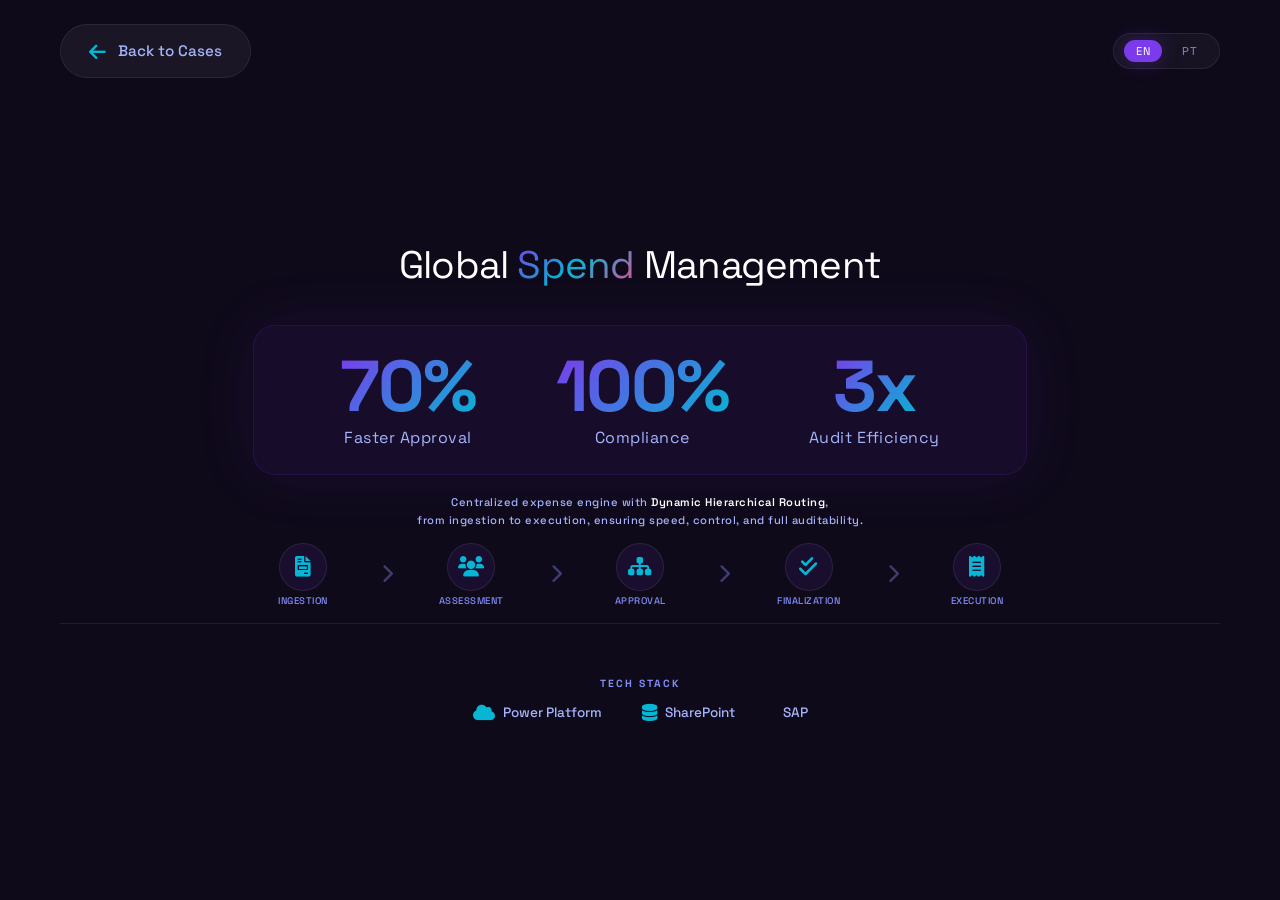
==== case1.html @ 5330d7c5 "Add files via upload" ====
<!DOCTYPE html>
<html lang="pt-BR">
<head>
    <meta charset="UTF-8" />
    <meta name="viewport" content="width=device-width, initial-scale=1.0" />
    <title>PowerCraftStudio</title>

    <!-- Fonts & Icons -->
    <link rel="preconnect" href="https://fonts.googleapis.com" />
    <link rel="preconnect" href="https://fonts.gstatic.com" crossorigin />
    <link href="https://fonts.googleapis.com/css2?family=Space+Grotesk:wght@400;500;600;700;800&display=swap" rel="stylesheet" />
    <link rel="stylesheet" href="https://cdnjs.cloudflare.com/ajax/libs/font-awesome/6.0.0-beta3/css/all.min.css" />

    <style>
        /* ================================================================
           DESIGN SYSTEM — PowerCraftStudio 2026 (Case 1)
           ================================================================ */

        /* -------- ROOT -------- */
        :root {
            --font: 'Space Grotesk', sans-serif;

            --electric-purple: #7c3aed;
            --electric-purple-dark: #5b21b6;
            --neon-cyan: #06b6d4;
            --neon-pink: #ec4899;
            --dark-bg: #0f0a1a;
            --card-bg: rgba(255, 255, 255, 0.04);
            --glass-border: rgba(255, 255, 255, 0.08);

            --text-white: #ffffff;
            --text-green: #12A672;
            --text-gray: #a5b4fc;
            --text-muted: #818cf8;

            --shadow-glow-purple: 0 0 60px rgba(124, 58, 237, 0.2);
        }

        /* -------- RESET -------- */
        * {
            margin: 0;
            padding: 0;
            box-sizing: border-box;
            user-select: none;
        }

        html {
            overflow-x: hidden;
            overflow-y: hidden;
            height: 100vh;
            scroll-behavior: smooth;
            cursor: default;
        }

        body {
            font-family: var(--font);
            background: var(--dark-bg);
            color: var(--text-white);
            line-height: 1.6;
            height: 100vh;
            display: flex;
            flex-direction: column;
            padding: 0;
            margin: 0;
            overflow: hidden;
        }

        a {
            text-decoration: none;
            color: inherit;
            cursor: pointer;
        }
        ul {
            list-style: none;
        }
        img {
            display: block;
            max-width: 100%;
        }

        /* -------- LAYOUT PRINCIPAL -------- */
        .main-wrapper {
            flex: 1;
            display: flex;
            flex-direction: column;
            padding: 24px 60px 30px;
            max-width: 1400px;
            margin: 0 auto;
            width: 100%;
            height: 100vh;
            overflow: hidden;
        }

        /* -------- HEADER COM BACK BUTTON -------- */
        .page-header {
            display: flex;
            justify-content: space-between;
            align-items: center;
            margin-bottom: 1.2rem;
            flex-wrap: wrap;
            gap: 1rem;
            flex-shrink: 0;
        }

        /* -------- BACK BUTTON -------- */
        .back-btn {
            display: inline-flex;
            align-items: center;
            gap: 12px;
            color: var(--text-gray);
            font-size: 0.95rem;
            font-weight: 500;
            padding: 14px 28px;
            border-radius: 60px;
            border: 1.5px solid var(--glass-border);
            background: rgba(255, 255, 255, 0.05);
            backdrop-filter: blur(12px);
            transition: all 0.3s cubic-bezier(0.23, 1, 0.32, 1);
            cursor: pointer;
            pointer-events: auto;
            text-decoration: none;
            flex-shrink: 0;
        }
        .back-btn:hover {
            background: rgba(124, 58, 237, 0.2);
            border-color: var(--electric-purple);
            color: #fff;
            transform: translateX(-6px);
            box-shadow: 0 0 40px rgba(124, 58, 237, 0.15);
        }
        .back-btn i {
            font-size: 1.2rem;
            transition: transform 0.3s;
            color: var(--neon-cyan);
        }
        .back-btn:hover i {
            transform: translateX(-4px);
        }

        /* -------- LANGUAGE TOGGLE -------- */
        .lang-toggle-top {
            display: flex;
            gap: 8px;
            background: rgba(255, 255, 255, 0.04);
            backdrop-filter: blur(12px);
            padding: 6px 10px;
            border-radius: 100px;
            border: 1px solid var(--glass-border);
            flex-shrink: 0;
        }
        .lang-toggle-top button {
            background: none;
            border: none;
            color: var(--text-muted);
            font-size: 0.7rem;
            font-weight: 400;
            padding: 4px 12px;
            border-radius: 100px;
            cursor: pointer;
            transition: all 0.3s cubic-bezier(0.23, 1, 0.32, 1);
            font-family: var(--font);
            letter-spacing: 0.5px;
        }
        .lang-toggle-top button:hover {
            color: var(--text-white);
            background: rgba(255, 255, 255, 0.05);
        }
        .lang-toggle-top button.active {
            background: var(--electric-purple);
            color: #fff;
            box-shadow: 0 0 20px rgba(124, 58, 237, 0.3);
        }

        /* -------- TÍTULO -------- */
        .section-title {
            font-size: 2.4rem;
            font-weight: 400;
            line-height: 1.1;
            letter-spacing: -0.02em;
            margin-bottom: 0.8rem;
            text-align: center;
            width: 100%;
            flex-shrink: 0;
        }
        .section-title .highlight {
            background: linear-gradient(135deg, var(--electric-purple), var(--neon-cyan), var(--neon-pink));
            -webkit-background-clip: text;
            -webkit-text-fill-color: transparent;
            background-clip: text;
        }

        /* -------- KPIs (PURPLE GLOW - 2/3 da tela) -------- */
        .kpi-container {
            display: flex;
            justify-content: center;
            align-items: center;
            gap: 5rem;
            width: 66.67%;
            max-width: 900px;
            margin: 0 auto 1.2rem auto;
            flex-wrap: wrap;
            flex-shrink: 0;
            padding: 1.5rem 2rem;
            background: rgba(124, 58, 237, 0.08);
            border: 1px solid rgba(124, 58, 237, 0.15);
            border-radius: 22px;
            box-shadow: 0 0 60px rgba(124, 58, 237, 0.1);
            backdrop-filter: blur(4px);
            transition: all 0.3s ease;
        }

        .kpi-container:hover {
            box-shadow: 0 0 80px rgba(124, 58, 237, 0.2);
            border-color: rgba(124, 58, 237, 0.25);
        }

        .kpi-item {
            display: flex;
            flex-direction: column;
            align-items: center;
            text-align: center;
        }

        .kpi-value {
            font-size: 4.5rem;
            font-weight: 800;
            background: linear-gradient(135deg, var(--electric-purple), var(--neon-cyan));
            -webkit-background-clip: text;
            -webkit-text-fill-color: transparent;
            background-clip: text;
            line-height: 1;
            letter-spacing: -0.03em;
        }

        .kpi-label {
            font-size: 1rem;
            color: var(--text-gray);
            font-weight: 400;
            letter-spacing: 0.5px;
            margin-top: 0.2rem;
        }

        /* -------- DESCRIÇÃO + FLUXO (descrição acima) -------- */
        .info-flow-wrapper {
            display: flex;
            flex-direction: column;
            align-items: center;
            gap: 0.8rem;
            width: 100%;
            flex-shrink: 0;
            margin-bottom: 1rem;
        }

        .section-sub {
            font-size: 0.7rem;
            color: var(--text-gray);
            max-width: 750px;
            line-height: 1.6;
            text-align: center;
            width: 100%;
            font-weight: 500;
            letter-spacing: 0.5px;
        }
        .section-sub strong {
            color: var(--text-white);
            font-weight: 600;
        }

        /* -------- FLUXO DO PROCESSO (EXPANDIDO) -------- */
        .flow-container {
            display: flex;
            align-items: center;
            gap: 1.8rem;
            width: 66.67%;
            max-width: 900px;
            justify-content: center;
            flex-wrap: wrap;
        }

        .flow-step {
            display: flex;
            flex-direction: column;
            align-items: center;
            gap: 0.3rem;
            color: var(--text-gray);
            font-size: 0.7rem;
            font-weight: 500;
            letter-spacing: 0.5px;
            text-align: center;
            min-width: 70px;
            flex: 1;
        }

        .flow-step .step-icon {
            width: 48px;
            height: 48px;
            border-radius: 50%;
            background: rgba(124, 58, 237, 0.1);
            border: 1.5px solid var(--glass-border);
            display: flex;
            align-items: center;
            justify-content: center;
            font-size: 1.3rem;
            color: var(--neon-cyan);
            transition: all 0.3s ease;
        }

        .flow-step:hover .step-icon {
            background: rgba(124, 58, 237, 0.2);
            border-color: var(--electric-purple);
            transform: scale(1.05);
        }

        .flow-step .step-label {
            font-size: 0.6rem;
            text-transform: uppercase;
            letter-spacing: 0.5px;
            color: var(--text-muted);
            max-width: 80px;
            line-height: 1.2;
        }

        .flow-arrow {
            color: var(--text-muted);
            font-size: 1.2rem;
            opacity: 0.4;
            flex-shrink: 0;
        }

        /* -------- TECH STACK -------- */
        .tech-footer {
            display: flex;
            flex-direction: column;
            align-items: center;
            gap: 0.6rem;
            width: 100%;
            padding-top: 1rem;
            border-top: 1px solid var(--glass-border);
            flex-shrink: 0;
        }

        .tech-label {
            font-size: 0.65rem;
            font-weight: 700;
            letter-spacing: 2px;
            text-transform: uppercase;
            color: var(--text-muted);
        }

        .tech-items {
            display: flex;
            justify-content: center;
            align-items: center;
            gap: 2.5rem;
            flex-wrap: wrap;
        }

        .tech-item {
            display: flex;
            align-items: center;
            gap: 8px;
            color: var(--text-gray);
            font-size: 0.85rem;
            font-weight: 500;
            transition: all 0.3s ease;
        }

        .tech-item i {
            font-size: 1.1rem;
            color: var(--neon-cyan);
            transition: all 0.3s ease;
        }

        .tech-item:hover {
            color: var(--text-white);
        }

        .tech-item:hover i {
            color: var(--electric-purple);
            transform: translateY(-2px);
        }

        /* -------- CONTEÚDO -------- */
        .content-area {
            flex: 1;
            display: flex;
            flex-direction: column;
            align-items: center;
            justify-content: center;
            overflow: hidden;
        }

        /* -------- RESPONSIVE -------- */
        @media (max-width: 1200px) {
            .kpi-value {
                font-size: 3.8rem;
            }
            .kpi-container {
                gap: 3.5rem;
                padding: 1.2rem 1.5rem;
                width: 75%;
            }
            .flow-container {
                width: 75%;
                gap: 1.5rem;
            }
        }

        @media (max-width: 1024px) {
            .main-wrapper {
                padding: 20px 40px 24px;
            }
            .section-title {
                font-size: 2rem;
            }
            .kpi-value {
                font-size: 3.2rem;
            }
            .kpi-container {
                gap: 2.5rem;
                padding: 1rem 1.5rem;
                width: 80%;
                margin-bottom: 1rem;
            }
            .flow-container {
                width: 80%;
                gap: 1.2rem;
            }
            .flow-step .step-icon {
                width: 42px;
                height: 42px;
                font-size: 1.1rem;
            }
            .section-sub {
                max-width: 600px;
            }
        }

        @media (max-width: 768px) {
            .main-wrapper {
                padding: 16px 20px 20px;
            }
            .page-header {
                flex-direction: column;
                align-items: stretch;
                gap: 0.8rem;
                margin-bottom: 0.8rem;
            }
            .back-btn {
                justify-content: center;
                padding: 10px 16px;
                font-size: 0.8rem;
                width: 100%;
            }
            .lang-toggle-top {
                justify-content: center;
                width: 100%;
            }
            .section-title {
                font-size: 1.6rem;
                margin-bottom: 0.6rem;
            }
            .kpi-container {
                gap: 1.5rem;
                padding: 0.8rem 1rem;
                width: 90%;
                margin-bottom: 0.8rem;
                border-radius: 16px;
            }
            .kpi-value {
                font-size: 2.8rem;
            }
            .kpi-label {
                font-size: 0.8rem;
            }
            .section-sub {
                font-size: 0.65rem;
                max-width: 100%;
                padding: 0 10px;
            }
            .info-flow-wrapper {
                gap: 0.6rem;
                margin-bottom: 0.8rem;
            }
            .flow-container {
                width: 90%;
                gap: 0.8rem;
            }
            .flow-step {
                min-width: 50px;
            }
            .flow-step .step-icon {
                width: 34px;
                height: 34px;
                font-size: 0.85rem;
            }
            .flow-step .step-label {
                font-size: 0.5rem;
                max-width: 60px;
            }
            .flow-arrow {
                font-size: 0.8rem;
            }
            .tech-footer {
                padding-top: 0.8rem;
            }
            .tech-items {
                gap: 1.2rem;
            }
            .tech-item {
                font-size: 0.75rem;
            }
            .tech-item i {
                font-size: 0.9rem;
            }
            .back-btn i {
                font-size: 0.9rem;
            }
        }

        @media (max-width: 480px) {
            .main-wrapper {
                padding: 10px 12px 14px;
            }
            .section-title {
                font-size: 1.3rem;
                margin-bottom: 0.4rem;
            }
            .kpi-container {
                gap: 1rem;
                padding: 0.6rem 0.8rem;
                width: 95%;
                margin-bottom: 0.6rem;
            }
            .kpi-value {
                font-size: 2.2rem;
            }
            .kpi-label {
                font-size: 0.7rem;
            }
            .section-sub {
                font-size: 0.6rem;
            }
            .flow-container {
                width: 95%;
                gap: 0.5rem;
            }
            .flow-step {
                min-width: 40px;
            }
            .flow-step .step-icon {
                width: 28px;
                height: 28px;
                font-size: 0.7rem;
            }
            .flow-step .step-label {
                font-size: 0.4rem;
                max-width: 45px;
            }
            .flow-arrow {
                font-size: 0.6rem;
            }
            .tech-item {
                font-size: 0.65rem;
            }
            .tech-item i {
                font-size: 0.8rem;
            }
            .tech-label {
                font-size: 0.55rem;
            }
            .back-btn {
                font-size: 0.65rem;
                padding: 8px 12px;
                gap: 6px;
            }
        }
    </style>
</head>
<body>

    <!-- ===== MAIN WRAPPER ===== -->
    <div class="main-wrapper">

        <!-- ===== HEADER: Back Button + Language Toggle ===== -->
        <div class="page-header">
            <!-- Back Button -->
            <a href="cases.html" class="back-btn">
                <i class="fas fa-arrow-left"></i>
                <span>
                    <span class="lang-en">Back to Cases</span>
                    <span class="lang-pt" style="display:none;">Voltar aos Cases</span>
                </span>
            </a>

            <!-- Language Toggle -->
            <div class="lang-toggle-top" id="langToggle">
                <button class="active" onclick="toggleLanguage('en')">EN</button>
                <button onclick="toggleLanguage('pt')">PT</button>
            </div>
        </div>

        <!-- ===== CONTEÚDO ===== -->
        <div class="content-area">
            <!-- TÍTULO -->
            <h2 class="section-title" id="pageTitle">
                <span class="lang-en">Global <span class="highlight">Spend</span> Management</span>
                <span class="lang-pt" style="display:none;">Gestão Global de <span class="highlight">Gastos</span></span>
            </h2>
            <p><br></p>

            <!-- ===== KPIs (PURPLE GLOW - 2/3 da tela) ===== -->
            <div class="kpi-container">
                <div class="kpi-item">
                    <div class="kpi-value">70%</div>
                    <div class="kpi-label">
                        <span class="lang-en">Faster Approval</span>
                        <span class="lang-pt" style="display:none;">Aprovação mais rápida</span>
                    </div>
                </div>
                <div class="kpi-item">
                    <div class="kpi-value">100%</div>
                    <div class="kpi-label">
                        <span class="lang-en">Compliance</span>
                        <span class="lang-pt" style="display:none;">Conformidade</span>
                    </div>
                </div>
                <div class="kpi-item">
                    <div class="kpi-value">3x</div>
                    <div class="kpi-label">
                        <span class="lang-en">Audit Efficiency</span>
                        <span class="lang-pt" style="display:none;">Eficiência de Auditoria</span>
                    </div>
                </div>
            </div>

            <!-- ===== DESCRIÇÃO (acima do fluxo) ===== -->
            <div class="info-flow-wrapper">
                <p class="section-sub" id="pageSub">
                    <span class="lang-en">
                        Centralized expense engine with <strong>Dynamic Hierarchical Routing</strong>, <br> from ingestion to execution, ensuring speed, control, and full auditability.
                    </span>
                    <span class="lang-pt" style="display:none;">
                        Mecanismo centralizado de gastos com <strong>Roteamento Hierárquico Dinâmico</strong>,<br>da captura à execução, garantindo velocidade, controle e rastreabilidade total.
                    </span>
                </p>

                <!-- ===== FLUXO DO PROCESSO (EXPANDIDO) ===== -->
                <div class="flow-container">
                    <div class="flow-step">
                        <div class="step-icon"><i class="fas fa-file-invoice"></i></div>
                        <span class="step-label">
                            <span class="lang-en">Ingestion</span>
                            <span class="lang-pt" style="display:none;">Captura</span>
                        </span>
                    </div>
                    <span class="flow-arrow"><i class="fas fa-chevron-right"></i></span>

                    <div class="flow-step">
                        <div class="step-icon"><i class="fas fa-users"></i></div>
                        <span class="step-label">
                            <span class="lang-en">Assessment</span>
                            <span class="lang-pt" style="display:none;">Avaliação</span>
                        </span>
                    </div>
                    <span class="flow-arrow"><i class="fas fa-chevron-right"></i></span>

                    <div class="flow-step">
                        <div class="step-icon"><i class="fas fa-sitemap"></i></div>
                        <span class="step-label">
                            <span class="lang-en">Approval</span>
                            <span class="lang-pt" style="display:none;">Aprovação</span>
                        </span>
                    </div>
                    <span class="flow-arrow"><i class="fas fa-chevron-right"></i></span>

                    <div class="flow-step">
                        <div class="step-icon"><i class="fas fa-check-double"></i></div>
                        <span class="step-label">
                            <span class="lang-en">Finalization</span>
                            <span class="lang-pt" style="display:none;">Finalização</span>
                        </span>
                    </div>
                    <span class="flow-arrow"><i class="fas fa-chevron-right"></i></span>

                    <div class="flow-step">
                        <div class="step-icon"><i class="fas fa-receipt"></i></div>
                        <span class="step-label">
                            <span class="lang-en">Execution</span>
                            <span class="lang-pt" style="display:none;">Execução</span>
                        </span>
                    </div>
                </div>
            </div>

            <!-- ===== TECH STACK ===== -->
            <div class="tech-footer">
                <p><br></p>
                <span class="tech-label">
                    <span class="lang-en">Tech Stack</span>
                    <span class="lang-pt" style="display:none;">Tecnologias</span>
                </span>
                <div class="tech-items">
                    <span class="tech-item">
                        <i class="fas fa-cloud"></i>
                        <span>Power Platform</span>
                    </span>
                    <span class="tech-item">
                        <i class="fas fa-database"></i>
                        <span>SharePoint</span>
                    </span>
                    <span class="tech-item">
                        <i class="fas fa-sap"></i>
                        <span>SAP</span>
                    </span>
                </div>
            </div>
        </div>

    </div>

    <!-- ===== SCRIPTS ===== -->
    <script>
        // ============================================================
        // FUNÇÃO: Trocar idioma
        // ============================================================
        function toggleLanguage(lang) {
            currentLang = lang;
            
            const btns = document.querySelectorAll('#langToggle button');
            btns.forEach(btn => btn.classList.remove('active'));
            document.querySelector(`#langToggle button[onclick="toggleLanguage('${lang}')"]`).classList.add('active');

            const enEls = document.querySelectorAll('.lang-en');
            const ptEls = document.querySelectorAll('.lang-pt');

            if (lang === 'en') {
                enEls.forEach(el => el.style.display = '');
                ptEls.forEach(el => el.style.display = 'none');
                document.documentElement.lang = 'en';
            } else {
                enEls.forEach(el => el.style.display = 'none');
                ptEls.forEach(el => el.style.display = '');
                document.documentElement.lang = 'pt';
            }

            localStorage.setItem('preferredLang', lang);
        }

        // ============================================================
        // INICIALIZAÇÃO
        // ============================================================
        let currentLang = 'en';
        let fromSection = 'hero';

        document.addEventListener('DOMContentLoaded', function() {
            const host = window.location.hostname;
            const isBr = host.includes('com.br');
            const urlParams = new URLSearchParams(window.location.search);
            const force = urlParams.get('force');

            let useBr = isBr || force === 'br';
            if (force === 'intl') useBr = false;

            let lang = urlParams.get('lang');
            if (!lang) {
                lang = localStorage.getItem('preferredLang');
            }
            if (!lang) {
                const browserLang = navigator.language || 'en';
                lang = browserLang.startsWith('pt') ? 'pt' : 'en';
            }

            fromSection = urlParams.get('from') || 'hero';
            console.log('📍 Página case1 carregada de:', fromSection);

            if (useBr) {
                document.querySelector('.lang-toggle-top').style.display = 'none';
                toggleLanguage('pt');
                document.querySelectorAll('#langToggle button').forEach(btn => {
                    btn.style.cursor = 'default';
                    btn.onclick = null;
                });
            } else {
                toggleLanguage(lang);
            }
        });
    </script>

</body>
</html>
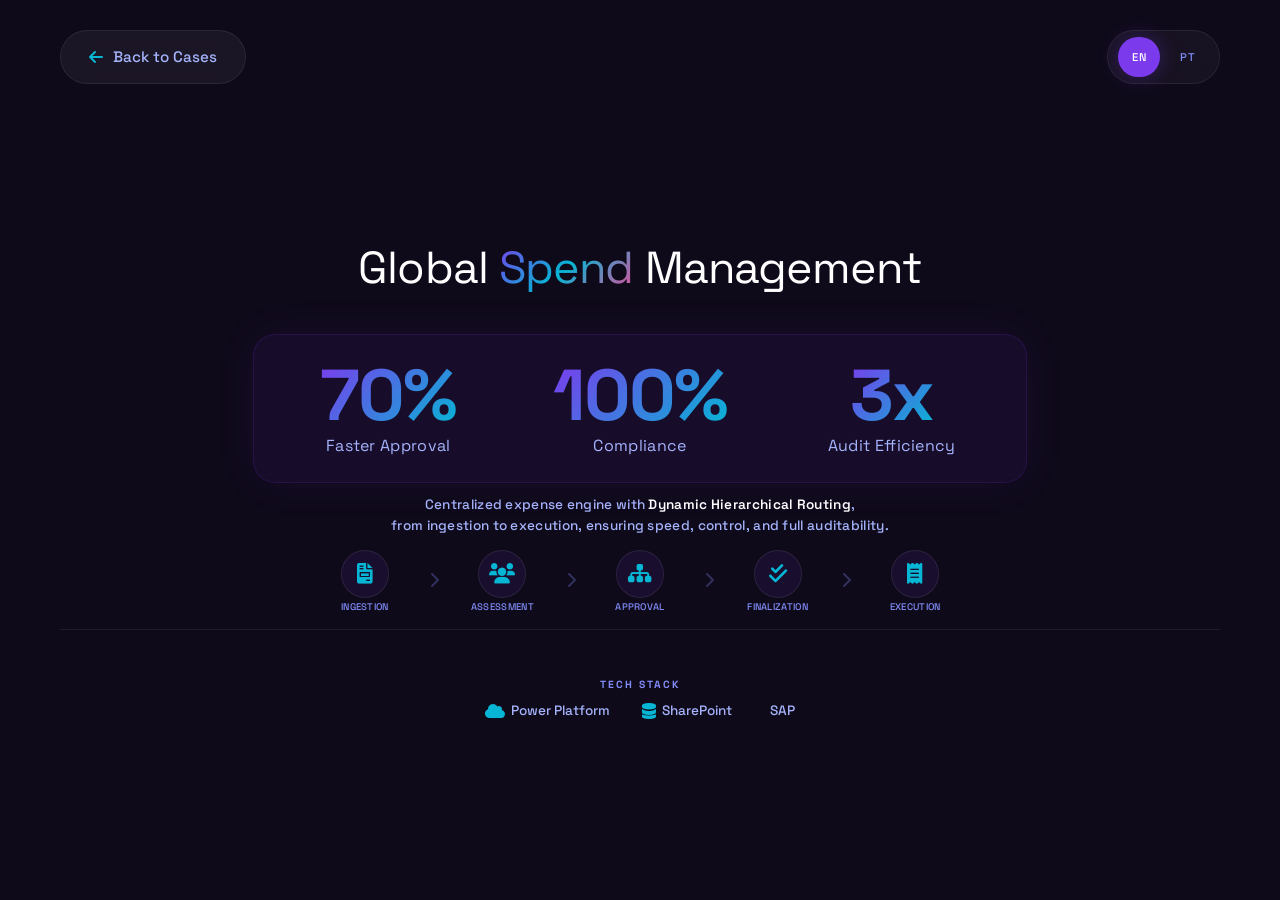
==== commit 69f2523e: "Add files via upload" ====
--- a/case1.html
+++ b/case1.html
@@ -12,569 +12,453 @@
     <link rel="stylesheet" href="https://cdnjs.cloudflare.com/ajax/libs/font-awesome/6.0.0-beta3/css/all.min.css" />
 
     <style>
-        /* ================================================================
-           DESIGN SYSTEM — PowerCraftStudio 2026 (Case 1)
-           ================================================================ */
-
-        /* -------- ROOT -------- */
-        :root {
-            --font: 'Space Grotesk', sans-serif;
-
-            --electric-purple: #7c3aed;
-            --electric-purple-dark: #5b21b6;
-            --neon-cyan: #06b6d4;
-            --neon-pink: #ec4899;
-            --dark-bg: #0f0a1a;
-            --card-bg: rgba(255, 255, 255, 0.04);
-            --glass-border: rgba(255, 255, 255, 0.08);
-
-            --text-white: #ffffff;
-            --text-green: #12A672;
-            --text-gray: #a5b4fc;
-            --text-muted: #818cf8;
-
-            --shadow-glow-purple: 0 0 60px rgba(124, 58, 237, 0.2);
-        }
-
-        /* -------- RESET -------- */
-        * {
-            margin: 0;
-            padding: 0;
-            box-sizing: border-box;
-            user-select: none;
-        }
-
-        html {
-            overflow-x: hidden;
-            overflow-y: hidden;
-            height: 100vh;
-            scroll-behavior: smooth;
-            cursor: default;
-        }
-
-        body {
-            font-family: var(--font);
-            background: var(--dark-bg);
-            color: var(--text-white);
-            line-height: 1.6;
-            height: 100vh;
-            display: flex;
-            flex-direction: column;
-            padding: 0;
-            margin: 0;
-            overflow: hidden;
-        }
-
-        a {
-            text-decoration: none;
-            color: inherit;
-            cursor: pointer;
-        }
-        ul {
-            list-style: none;
-        }
-        img {
-            display: block;
-            max-width: 100%;
-        }
-
-        /* -------- LAYOUT PRINCIPAL -------- */
-        .main-wrapper {
-            flex: 1;
-            display: flex;
-            flex-direction: column;
-            padding: 24px 60px 30px;
-            max-width: 1400px;
-            margin: 0 auto;
-            width: 100%;
-            height: 100vh;
-            overflow: hidden;
-        }
-
-        /* -------- HEADER COM BACK BUTTON -------- */
-        .page-header {
-            display: flex;
-            justify-content: space-between;
-            align-items: center;
-            margin-bottom: 1.2rem;
-            flex-wrap: wrap;
-            gap: 1rem;
-            flex-shrink: 0;
-        }
-
-        /* -------- BACK BUTTON -------- */
-        .back-btn {
-            display: inline-flex;
-            align-items: center;
-            gap: 12px;
-            color: var(--text-gray);
-            font-size: 0.95rem;
-            font-weight: 500;
-            padding: 14px 28px;
-            border-radius: 60px;
-            border: 1.5px solid var(--glass-border);
-            background: rgba(255, 255, 255, 0.05);
-            backdrop-filter: blur(12px);
-            transition: all 0.3s cubic-bezier(0.23, 1, 0.32, 1);
-            cursor: pointer;
-            pointer-events: auto;
-            text-decoration: none;
-            flex-shrink: 0;
-        }
-        .back-btn:hover {
-            background: rgba(124, 58, 237, 0.2);
-            border-color: var(--electric-purple);
-            color: #fff;
-            transform: translateX(-6px);
-            box-shadow: 0 0 40px rgba(124, 58, 237, 0.15);
-        }
-        .back-btn i {
-            font-size: 1.2rem;
-            transition: transform 0.3s;
-            color: var(--neon-cyan);
-        }
-        .back-btn:hover i {
-            transform: translateX(-4px);
-        }
-
-        /* -------- LANGUAGE TOGGLE -------- */
-        .lang-toggle-top {
-            display: flex;
-            gap: 8px;
-            background: rgba(255, 255, 255, 0.04);
-            backdrop-filter: blur(12px);
-            padding: 6px 10px;
-            border-radius: 100px;
-            border: 1px solid var(--glass-border);
-            flex-shrink: 0;
-        }
-        .lang-toggle-top button {
-            background: none;
-            border: none;
-            color: var(--text-muted);
-            font-size: 0.7rem;
-            font-weight: 400;
-            padding: 4px 12px;
-            border-radius: 100px;
-            cursor: pointer;
-            transition: all 0.3s cubic-bezier(0.23, 1, 0.32, 1);
-            font-family: var(--font);
-            letter-spacing: 0.5px;
-        }
-        .lang-toggle-top button:hover {
-            color: var(--text-white);
-            background: rgba(255, 255, 255, 0.05);
-        }
-        .lang-toggle-top button.active {
-            background: var(--electric-purple);
-            color: #fff;
-            box-shadow: 0 0 20px rgba(124, 58, 237, 0.3);
-        }
-
-        /* -------- TÍTULO -------- */
-        .section-title {
-            font-size: 2.4rem;
-            font-weight: 400;
-            line-height: 1.1;
-            letter-spacing: -0.02em;
-            margin-bottom: 0.8rem;
-            text-align: center;
-            width: 100%;
-            flex-shrink: 0;
-        }
-        .section-title .highlight {
-            background: linear-gradient(135deg, var(--electric-purple), var(--neon-cyan), var(--neon-pink));
-            -webkit-background-clip: text;
-            -webkit-text-fill-color: transparent;
-            background-clip: text;
-        }
-
-        /* -------- KPIs (PURPLE GLOW - 2/3 da tela) -------- */
-        .kpi-container {
-            display: flex;
-            justify-content: center;
-            align-items: center;
-            gap: 5rem;
-            width: 66.67%;
-            max-width: 900px;
-            margin: 0 auto 1.2rem auto;
-            flex-wrap: wrap;
-            flex-shrink: 0;
-            padding: 1.5rem 2rem;
-            background: rgba(124, 58, 237, 0.08);
-            border: 1px solid rgba(124, 58, 237, 0.15);
-            border-radius: 22px;
-            box-shadow: 0 0 60px rgba(124, 58, 237, 0.1);
-            backdrop-filter: blur(4px);
-            transition: all 0.3s ease;
-        }
-
-        .kpi-container:hover {
-            box-shadow: 0 0 80px rgba(124, 58, 237, 0.2);
-            border-color: rgba(124, 58, 237, 0.25);
-        }
-
-        .kpi-item {
-            display: flex;
-            flex-direction: column;
-            align-items: center;
-            text-align: center;
-        }
-
-        .kpi-value {
-            font-size: 4.5rem;
-            font-weight: 800;
-            background: linear-gradient(135deg, var(--electric-purple), var(--neon-cyan));
-            -webkit-background-clip: text;
-            -webkit-text-fill-color: transparent;
-            background-clip: text;
-            line-height: 1;
-            letter-spacing: -0.03em;
-        }
-
-        .kpi-label {
-            font-size: 1rem;
-            color: var(--text-gray);
-            font-weight: 400;
-            letter-spacing: 0.5px;
-            margin-top: 0.2rem;
-        }
-
-        /* -------- DESCRIÇÃO + FLUXO (descrição acima) -------- */
-        .info-flow-wrapper {
-            display: flex;
-            flex-direction: column;
-            align-items: center;
-            gap: 0.8rem;
-            width: 100%;
-            flex-shrink: 0;
-            margin-bottom: 1rem;
-        }
-
-        .section-sub {
-            font-size: 0.7rem;
-            color: var(--text-gray);
-            max-width: 750px;
-            line-height: 1.6;
-            text-align: center;
-            width: 100%;
-            font-weight: 500;
-            letter-spacing: 0.5px;
-        }
-        .section-sub strong {
-            color: var(--text-white);
-            font-weight: 600;
-        }
-
-        /* -------- FLUXO DO PROCESSO (EXPANDIDO) -------- */
-        .flow-container {
-            display: flex;
-            align-items: center;
-            gap: 1.8rem;
-            width: 66.67%;
-            max-width: 900px;
-            justify-content: center;
-            flex-wrap: wrap;
-        }
-
-        .flow-step {
-            display: flex;
-            flex-direction: column;
-            align-items: center;
-            gap: 0.3rem;
-            color: var(--text-gray);
-            font-size: 0.7rem;
-            font-weight: 500;
-            letter-spacing: 0.5px;
-            text-align: center;
-            min-width: 70px;
-            flex: 1;
-        }
-
-        .flow-step .step-icon {
-            width: 48px;
-            height: 48px;
-            border-radius: 50%;
-            background: rgba(124, 58, 237, 0.1);
-            border: 1.5px solid var(--glass-border);
-            display: flex;
-            align-items: center;
-            justify-content: center;
-            font-size: 1.3rem;
-            color: var(--neon-cyan);
-            transition: all 0.3s ease;
-        }
-
-        .flow-step:hover .step-icon {
-            background: rgba(124, 58, 237, 0.2);
-            border-color: var(--electric-purple);
-            transform: scale(1.05);
-        }
-
-        .flow-step .step-label {
-            font-size: 0.6rem;
-            text-transform: uppercase;
-            letter-spacing: 0.5px;
-            color: var(--text-muted);
-            max-width: 80px;
-            line-height: 1.2;
-        }
-
-        .flow-arrow {
-            color: var(--text-muted);
-            font-size: 1.2rem;
-            opacity: 0.4;
-            flex-shrink: 0;
-        }
-
-        /* -------- TECH STACK -------- */
-        .tech-footer {
-            display: flex;
-            flex-direction: column;
-            align-items: center;
-            gap: 0.6rem;
-            width: 100%;
-            padding-top: 1rem;
-            border-top: 1px solid var(--glass-border);
-            flex-shrink: 0;
-        }
-
-        .tech-label {
-            font-size: 0.65rem;
-            font-weight: 700;
-            letter-spacing: 2px;
-            text-transform: uppercase;
-            color: var(--text-muted);
-        }
-
-        .tech-items {
-            display: flex;
-            justify-content: center;
-            align-items: center;
-            gap: 2.5rem;
-            flex-wrap: wrap;
-        }
-
-        .tech-item {
-            display: flex;
-            align-items: center;
-            gap: 8px;
-            color: var(--text-gray);
-            font-size: 0.85rem;
-            font-weight: 500;
-            transition: all 0.3s ease;
-        }
-
-        .tech-item i {
-            font-size: 1.1rem;
-            color: var(--neon-cyan);
-            transition: all 0.3s ease;
-        }
-
-        .tech-item:hover {
-            color: var(--text-white);
-        }
-
-        .tech-item:hover i {
-            color: var(--electric-purple);
-            transform: translateY(-2px);
-        }
-
-        /* -------- CONTEÚDO -------- */
-        .content-area {
-            flex: 1;
-            display: flex;
-            flex-direction: column;
-            align-items: center;
-            justify-content: center;
-            overflow: hidden;
-        }
-
-        /* -------- RESPONSIVE -------- */
-        @media (max-width: 1200px) {
-            .kpi-value {
-                font-size: 3.8rem;
-            }
-            .kpi-container {
-                gap: 3.5rem;
-                padding: 1.2rem 1.5rem;
-                width: 75%;
-            }
-            .flow-container {
-                width: 75%;
-                gap: 1.5rem;
-            }
-        }
-
-        @media (max-width: 1024px) {
-            .main-wrapper {
-                padding: 20px 40px 24px;
-            }
-            .section-title {
-                font-size: 2rem;
-            }
-            .kpi-value {
-                font-size: 3.2rem;
-            }
-            .kpi-container {
-                gap: 2.5rem;
-                padding: 1rem 1.5rem;
-                width: 80%;
-                margin-bottom: 1rem;
-            }
-            .flow-container {
-                width: 80%;
-                gap: 1.2rem;
-            }
-            .flow-step .step-icon {
-                width: 42px;
-                height: 42px;
-                font-size: 1.1rem;
-            }
-            .section-sub {
-                max-width: 600px;
-            }
-        }
-
-        @media (max-width: 768px) {
-            .main-wrapper {
-                padding: 16px 20px 20px;
-            }
-            .page-header {
-                flex-direction: column;
-                align-items: stretch;
-                gap: 0.8rem;
-                margin-bottom: 0.8rem;
-            }
-            .back-btn {
-                justify-content: center;
-                padding: 10px 16px;
-                font-size: 0.8rem;
-                width: 100%;
-            }
-            .lang-toggle-top {
-                justify-content: center;
-                width: 100%;
-            }
-            .section-title {
-                font-size: 1.6rem;
-                margin-bottom: 0.6rem;
-            }
-            .kpi-container {
-                gap: 1.5rem;
-                padding: 0.8rem 1rem;
-                width: 90%;
-                margin-bottom: 0.8rem;
-                border-radius: 16px;
-            }
-            .kpi-value {
-                font-size: 2.8rem;
-            }
-            .kpi-label {
-                font-size: 0.8rem;
-            }
-            .section-sub {
-                font-size: 0.65rem;
-                max-width: 100%;
-                padding: 0 10px;
-            }
-            .info-flow-wrapper {
-                gap: 0.6rem;
-                margin-bottom: 0.8rem;
-            }
-            .flow-container {
-                width: 90%;
-                gap: 0.8rem;
-            }
-            .flow-step {
-                min-width: 50px;
-            }
-            .flow-step .step-icon {
-                width: 34px;
-                height: 34px;
-                font-size: 0.85rem;
-            }
-            .flow-step .step-label {
-                font-size: 0.5rem;
-                max-width: 60px;
-            }
-            .flow-arrow {
-                font-size: 0.8rem;
-            }
-            .tech-footer {
-                padding-top: 0.8rem;
-            }
-            .tech-items {
-                gap: 1.2rem;
-            }
-            .tech-item {
-                font-size: 0.75rem;
-            }
-            .tech-item i {
-                font-size: 0.9rem;
-            }
-            .back-btn i {
-                font-size: 0.9rem;
-            }
-        }
-
-        @media (max-width: 480px) {
-            .main-wrapper {
-                padding: 10px 12px 14px;
-            }
-            .section-title {
-                font-size: 1.3rem;
-                margin-bottom: 0.4rem;
-            }
-            .kpi-container {
-                gap: 1rem;
-                padding: 0.6rem 0.8rem;
-                width: 95%;
-                margin-bottom: 0.6rem;
-            }
-            .kpi-value {
-                font-size: 2.2rem;
-            }
-            .kpi-label {
-                font-size: 0.7rem;
-            }
-            .section-sub {
-                font-size: 0.6rem;
-            }
-            .flow-container {
-                width: 95%;
-                gap: 0.5rem;
-            }
-            .flow-step {
-                min-width: 40px;
-            }
-            .flow-step .step-icon {
-                width: 28px;
-                height: 28px;
-                font-size: 0.7rem;
-            }
-            .flow-step .step-label {
-                font-size: 0.4rem;
-                max-width: 45px;
-            }
-            .flow-arrow {
-                font-size: 0.6rem;
-            }
-            .tech-item {
-                font-size: 0.65rem;
-            }
-            .tech-item i {
-                font-size: 0.8rem;
-            }
-            .tech-label {
-                font-size: 0.55rem;
-            }
-            .back-btn {
-                font-size: 0.65rem;
-                padding: 8px 12px;
-                gap: 6px;
-            }
-        }
+
+/* ================================================================
+   CASE 1 — Global Spend Management
+   PowerCraftStudio 2026
+   ================================================================ */
+
+:root {
+    --font: 'Space Grotesk', sans-serif;
+    --electric-purple: #7c3aed;
+    --electric-purple-dark: #5b21b6;
+    --neon-cyan: #06b6d4;
+    --neon-pink: #ec4899;
+    --dark-bg: #0f0a1a;
+    --card-bg: rgba(255, 255, 255, 0.04);
+    --glass-border: rgba(255, 255, 255, 0.08);
+    --text-white: #ffffff;
+    --text-green: #12A672;
+    --text-gray: #a5b4fc;
+    --text-muted: #818cf8;
+    --shadow-glow-purple: 0 0 60px rgba(124, 58, 237, 0.2);
+}
+
+* {
+    margin: 0;
+    padding: 0;
+    box-sizing: border-box;
+    -webkit-tap-highlight-color: transparent;
+}
+
+html {
+    overflow-x: hidden;
+    overflow-y: auto;
+    min-height: 100vh;
+    scroll-behavior: smooth;
+}
+
+body {
+    font-family: var(--font);
+    background: var(--dark-bg);
+    color: var(--text-white);
+    line-height: 1.6;
+    min-height: 100vh;
+    display: flex;
+    flex-direction: column;
+    padding: 0;
+    margin: 0;
+    -webkit-font-smoothing: antialiased;
+}
+
+a {
+    text-decoration: none;
+    color: inherit;
+}
+ul {
+    list-style: none;
+}
+img {
+    display: block;
+    max-width: 100%;
+}
+
+/* ===== LAYOUT ===== */
+.main-wrapper {
+    flex: 1;
+    display: flex;
+    flex-direction: column;
+    padding: 12px 14px 20px;
+    max-width: 1400px;
+    margin: 0 auto;
+    width: 100%;
+    min-height: 100vh;
+}
+
+/* ===== HEADER ===== */
+.page-header {
+    display: flex;
+    flex-direction: column;
+    align-items: stretch;
+    gap: 10px;
+    margin-bottom: 16px;
+    flex-shrink: 0;
+}
+
+.back-btn {
+    display: inline-flex;
+    align-items: center;
+    justify-content: center;
+    gap: 10px;
+    color: var(--text-gray);
+    font-size: 0.8rem;
+    font-weight: 500;
+    padding: 12px 20px;
+    border-radius: 50px;
+    border: 1.5px solid var(--glass-border);
+    background: rgba(255, 255, 255, 0.05);
+    backdrop-filter: blur(12px);
+    transition: all 0.3s cubic-bezier(0.23, 1, 0.32, 1);
+    cursor: pointer;
+    width: 100%;
+    text-decoration: none;
+}
+
+.back-btn:active {
+    transform: scale(0.97);
+    background: rgba(124, 58, 237, 0.15);
+    border-color: var(--electric-purple);
+}
+
+.back-btn i {
+    font-size: 1rem;
+    color: var(--neon-cyan);
+}
+
+.lang-toggle-top {
+    display: flex;
+    gap: 6px;
+    background: rgba(255, 255, 255, 0.04);
+    backdrop-filter: blur(12px);
+    padding: 4px 8px;
+    border-radius: 100px;
+    border: 1px solid var(--glass-border);
+    justify-content: center;
+    width: 100%;
+}
+
+.lang-toggle-top button {
+    background: none;
+    border: none;
+    color: var(--text-muted);
+    font-size: 0.65rem;
+    font-weight: 500;
+    padding: 6px 16px;
+    border-radius: 100px;
+    cursor: pointer;
+    transition: all 0.3s;
+    font-family: var(--font);
+    letter-spacing: 0.5px;
+}
+
+.lang-toggle-top button:active {
+    transform: scale(0.95);
+}
+
+.lang-toggle-top button.active {
+    background: var(--electric-purple);
+    color: #fff;
+    box-shadow: 0 0 20px rgba(124, 58, 237, 0.3);
+}
+
+/* ===== CONTEÚDO ===== */
+.content-area {
+    flex: 1;
+    display: flex;
+    flex-direction: column;
+    align-items: center;
+    justify-content: center;
+    padding: 4px 0;
+}
+
+.section-title {
+    font-size: 1.6rem;
+    font-weight: 400;
+    line-height: 1.1;
+    letter-spacing: -0.02em;
+    margin-bottom: 12px;
+    text-align: center;
+    width: 100%;
+}
+
+.section-title .highlight {
+    background: linear-gradient(135deg, var(--electric-purple), var(--neon-cyan), var(--neon-pink));
+    -webkit-background-clip: text;
+    -webkit-text-fill-color: transparent;
+    background-clip: text;
+}
+
+/* ===== KPIs ===== */
+.kpi-container {
+    display: flex;
+    justify-content: center;
+    align-items: center;
+    gap: 1rem;
+    width: 96%;
+    max-width: 900px;
+    margin: 0 auto 12px auto;
+    flex-wrap: wrap;
+    padding: 12px 10px;
+    background: rgba(124, 58, 237, 0.08);
+    border: 1px solid rgba(124, 58, 237, 0.15);
+    border-radius: 16px;
+    box-shadow: 0 0 40px rgba(124, 58, 237, 0.08);
+    backdrop-filter: blur(4px);
+}
+
+.kpi-item {
+    display: flex;
+    flex-direction: column;
+    align-items: center;
+    text-align: center;
+    flex: 1;
+    min-width: 60px;
+}
+
+.kpi-value {
+    font-size: 2rem;
+    font-weight: 800;
+    background: linear-gradient(135deg, var(--electric-purple), var(--neon-cyan));
+    -webkit-background-clip: text;
+    -webkit-text-fill-color: transparent;
+    background-clip: text;
+    line-height: 1;
+    letter-spacing: -0.03em;
+}
+
+.kpi-label {
+    font-size: 0.65rem;
+    color: var(--text-gray);
+    font-weight: 400;
+    letter-spacing: 0.3px;
+    margin-top: 2px;
+}
+
+/* ===== DESCRIÇÃO ===== */
+.info-flow-wrapper {
+    display: flex;
+    flex-direction: column;
+    align-items: center;
+    gap: 10px;
+    width: 100%;
+    margin-bottom: 8px;
+}
+
+.section-sub {
+    font-size: 0.7rem;
+    color: var(--text-gray);
+    max-width: 100%;
+    line-height: 1.5;
+    text-align: center;
+    width: 100%;
+    font-weight: 500;
+    letter-spacing: 0.3px;
+    padding: 0 4px;
+}
+
+.section-sub strong {
+    color: var(--text-white);
+    font-weight: 600;
+}
+
+/* ===== FLUXO ===== */
+.flow-container {
+    display: flex;
+    align-items: center;
+    gap: 0.4rem;
+    width: 100%;
+    max-width: 900px;
+    justify-content: center;
+    flex-wrap: nowrap;
+    overflow-x: auto;
+    padding: 4px 2px;
+    -webkit-overflow-scrolling: touch;
+}
+
+.flow-step {
+    display: flex;
+    flex-direction: column;
+    align-items: center;
+    gap: 4px;
+    color: var(--text-gray);
+    font-weight: 500;
+    text-align: center;
+    flex-shrink: 0;
+    min-width: 50px;
+}
+
+.flow-step .step-icon {
+    width: 38px;
+    height: 38px;
+    border-radius: 50%;
+    background: rgba(124, 58, 237, 0.1);
+    border: 1.5px solid var(--glass-border);
+    display: flex;
+    align-items: center;
+    justify-content: center;
+    font-size: 0.9rem;
+    color: var(--neon-cyan);
+    transition: all 0.3s ease;
+    flex-shrink: 0;
+}
+
+.flow-step:active .step-icon {
+    transform: scale(0.92);
+    background: rgba(124, 58, 237, 0.2);
+    border-color: var(--electric-purple);
+}
+
+.flow-step .step-label {
+    font-size: 0.5rem;
+    text-transform: uppercase;
+    letter-spacing: 0.3px;
+    color: var(--text-muted);
+    max-width: 60px;
+    line-height: 1.1;
+    text-align: center;
+}
+
+.flow-arrow {
+    color: var(--text-muted);
+    font-size: 0.6rem;
+    opacity: 0.3;
+    flex-shrink: 0;
+}
+
+/* ===== TECH STACK ===== */
+.tech-footer {
+    display: flex;
+    flex-direction: column;
+    align-items: center;
+    gap: 6px;
+    width: 100%;
+    padding-top: 10px;
+    border-top: 1px solid var(--glass-border);
+    margin-top: 4px;
+}
+
+.tech-label {
+    font-size: 0.55rem;
+    font-weight: 700;
+    letter-spacing: 2px;
+    text-transform: uppercase;
+    color: var(--text-muted);
+}
+
+.tech-items {
+    display: flex;
+    justify-content: center;
+    align-items: center;
+    gap: 1rem;
+    flex-wrap: wrap;
+}
+
+.tech-item {
+    display: flex;
+    align-items: center;
+    gap: 6px;
+    color: var(--text-gray);
+    font-size: 0.7rem;
+    font-weight: 500;
+    transition: all 0.3s ease;
+}
+
+.tech-item:active {
+    transform: scale(0.95);
+}
+
+.tech-item i {
+    font-size: 0.85rem;
+    color: var(--neon-cyan);
+}
+
+/* ===== ANIMAÇÃO ===== */
+.content-area {
+    animation: fadeInUp 0.5s ease forwards;
+}
+
+@keyframes fadeInUp {
+    from {
+        opacity: 0;
+        transform: translateY(15px);
+    }
+    to {
+        opacity: 1;
+        transform: translateY(0);
+    }
+}
+
+/* ================================================================
+   RESPONSIVO
+   ================================================================ */
+
+@media (min-width: 768px) {
+    .main-wrapper { padding: 24px 40px 30px; }
+    .page-header { flex-direction: row; justify-content: space-between; gap: 1rem; margin-bottom: 20px; }
+    .back-btn { width: auto; padding: 14px 28px; font-size: 0.95rem; }
+    .back-btn:hover { background: rgba(124, 58, 237, 0.2); border-color: var(--electric-purple); transform: translateX(-6px); box-shadow: 0 0 40px rgba(124, 58, 237, 0.15); }
+    .back-btn:hover i { transform: translateX(-4px); }
+    .lang-toggle-top { width: auto; padding: 6px 10px; }
+    .lang-toggle-top button { font-size: 0.7rem; padding: 4px 14px; }
+    .lang-toggle-top button:hover { color: var(--text-white); background: rgba(255,255,255,0.05); }
+    .section-title { font-size: 2.2rem; margin-bottom: 16px; }
+    .kpi-container { gap: 2.5rem; padding: 1.2rem 2rem; width: 75%; border-radius: 22px; }
+    .kpi-value { font-size: 3.5rem; }
+    .kpi-label { font-size: 0.9rem; }
+    .section-sub { font-size: 0.85rem; max-width: 750px; }
+    .flow-container { gap: 1.2rem; width: 80%; flex-wrap: wrap; overflow-x: visible; }
+    .flow-step { min-width: 70px; }
+    .flow-step .step-icon { width: 48px; height: 48px; font-size: 1.3rem; }
+    .flow-step:hover .step-icon { background: rgba(124,58,237,0.2); border-color: var(--electric-purple); transform: scale(1.05); }
+    .flow-step .step-label { font-size: 0.6rem; max-width: 80px; }
+    .flow-arrow { font-size: 1rem; }
+    .tech-footer { padding-top: 1rem; }
+    .tech-label { font-size: 0.65rem; }
+    .tech-items { gap: 2rem; }
+    .tech-item { font-size: 0.85rem; }
+    .tech-item i { font-size: 1rem; }
+    .tech-item:hover { color: var(--text-white); }
+    .tech-item:hover i { color: var(--electric-purple); transform: translateY(-2px); }
+}
+
+@media (min-width: 1024px) {
+    .main-wrapper { padding: 30px 60px 40px; }
+    .section-title { font-size: 2.8rem; }
+    .kpi-container { gap: 4rem; padding: 1.5rem 2.5rem; width: 66.67%; }
+    .kpi-value { font-size: 4.5rem; }
+    .kpi-label { font-size: 1rem; }
+    .flow-container { width: 66.67%; gap: 1.8rem; }
+}
+
+@media (max-width: 400px) {
+    .main-wrapper { padding: 8px 8px 14px; }
+    .section-title { font-size: 1.3rem; margin-bottom: 8px; }
+    .kpi-container { gap: 0.6rem; padding: 8px 6px; width: 98%; border-radius: 12px; margin-bottom: 8px; }
+    .kpi-value { font-size: 1.5rem; }
+    .kpi-label { font-size: 0.55rem; }
+    .section-sub { font-size: 0.6rem; padding: 0 2px; }
+    .flow-container { gap: 0.2rem; }
+    .flow-step { min-width: 40px; }
+    .flow-step .step-icon { width: 30px; height: 30px; font-size: 0.7rem; border-width: 1px; }
+    .flow-step .step-label { font-size: 0.4rem; max-width: 40px; }
+    .flow-arrow { font-size: 0.45rem; }
+    .tech-item { font-size: 0.6rem; }
+    .tech-item i { font-size: 0.7rem; }
+    .tech-items { gap: 0.7rem; }
+    .back-btn { font-size: 0.7rem; padding: 10px 14px; }
+    .lang-toggle-top button { font-size: 0.55rem; padding: 4px 12px; }
+}
+
+@media (max-width: 340px) {
+    .section-title { font-size: 1.1rem; }
+    .kpi-value { font-size: 1.2rem; }
+    .kpi-label { font-size: 0.5rem; }
+    .flow-step .step-icon { width: 24px; height: 24px; font-size: 0.55rem; }
+    .flow-step .step-label { font-size: 0.35rem; max-width: 32px; }
+    .flow-arrow { font-size: 0.35rem; }
+    .tech-item { font-size: 0.5rem; }
+    .tech-item i { font-size: 0.6rem; }
+}
     </style>
 </head>
 <body>
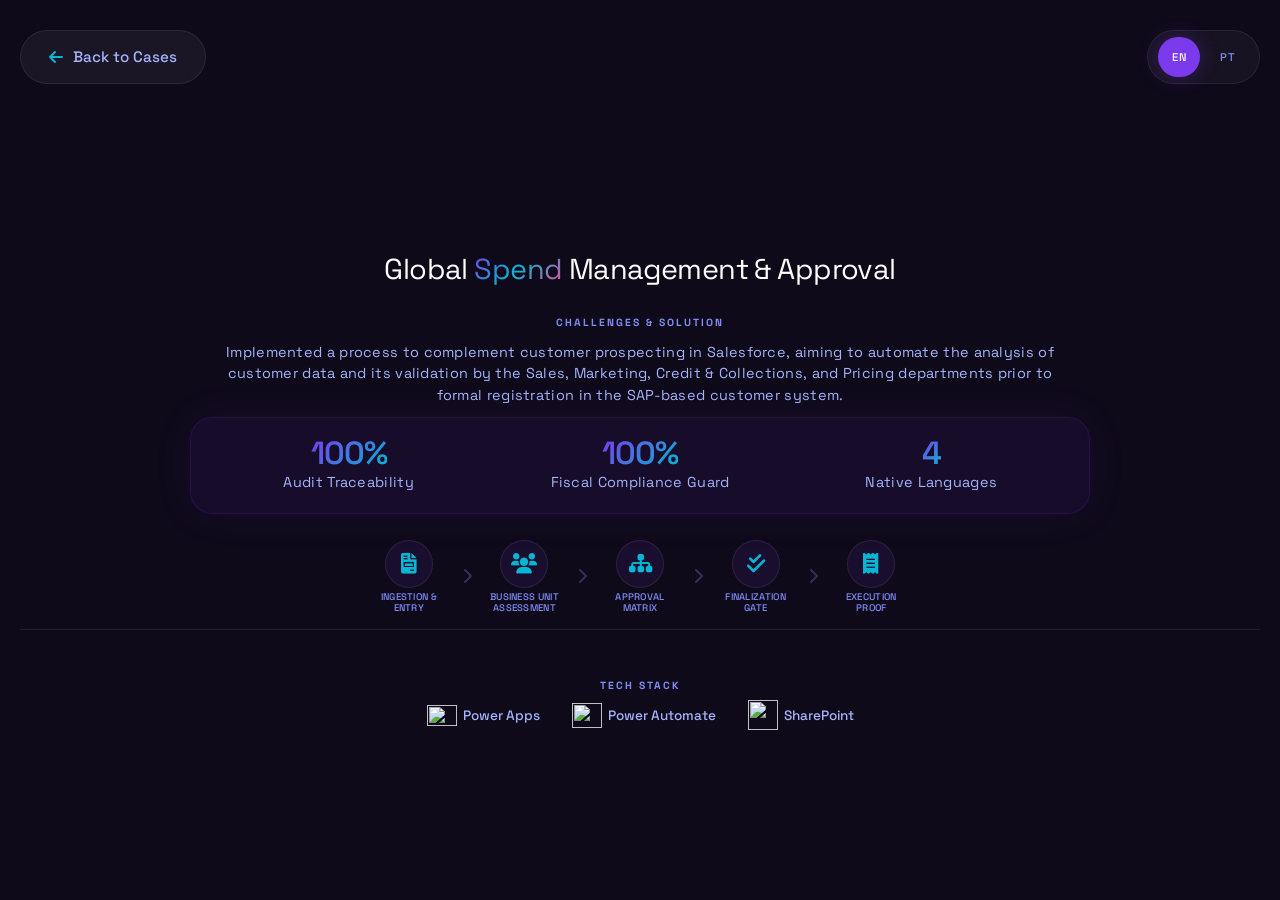
==== commit 34eaf041: "Add files via upload" ====
--- a/case1.html
+++ b/case1.html
@@ -12,453 +12,468 @@
     <link rel="stylesheet" href="https://cdnjs.cloudflare.com/ajax/libs/font-awesome/6.0.0-beta3/css/all.min.css" />
 
     <style>
-
-/* ================================================================
-   CASE 1 — Global Spend Management
-   PowerCraftStudio 2026
-   ================================================================ */
-
-:root {
-    --font: 'Space Grotesk', sans-serif;
-    --electric-purple: #7c3aed;
-    --electric-purple-dark: #5b21b6;
-    --neon-cyan: #06b6d4;
-    --neon-pink: #ec4899;
-    --dark-bg: #0f0a1a;
-    --card-bg: rgba(255, 255, 255, 0.04);
-    --glass-border: rgba(255, 255, 255, 0.08);
-    --text-white: #ffffff;
-    --text-green: #12A672;
-    --text-gray: #a5b4fc;
-    --text-muted: #818cf8;
-    --shadow-glow-purple: 0 0 60px rgba(124, 58, 237, 0.2);
-}
-
-* {
-    margin: 0;
-    padding: 0;
-    box-sizing: border-box;
-    -webkit-tap-highlight-color: transparent;
-}
-
-html {
-    overflow-x: hidden;
-    overflow-y: auto;
-    min-height: 100vh;
-    scroll-behavior: smooth;
-}
-
-body {
-    font-family: var(--font);
-    background: var(--dark-bg);
-    color: var(--text-white);
-    line-height: 1.6;
-    min-height: 100vh;
-    display: flex;
-    flex-direction: column;
-    padding: 0;
-    margin: 0;
-    -webkit-font-smoothing: antialiased;
-}
-
-a {
-    text-decoration: none;
-    color: inherit;
-}
-ul {
-    list-style: none;
-}
-img {
-    display: block;
-    max-width: 100%;
-}
-
-/* ===== LAYOUT ===== */
-.main-wrapper {
-    flex: 1;
-    display: flex;
-    flex-direction: column;
-    padding: 12px 14px 20px;
-    max-width: 1400px;
-    margin: 0 auto;
-    width: 100%;
-    min-height: 100vh;
-}
-
-/* ===== HEADER ===== */
-.page-header {
-    display: flex;
-    flex-direction: column;
-    align-items: stretch;
-    gap: 10px;
-    margin-bottom: 16px;
-    flex-shrink: 0;
-}
-
-.back-btn {
-    display: inline-flex;
-    align-items: center;
-    justify-content: center;
-    gap: 10px;
-    color: var(--text-gray);
-    font-size: 0.8rem;
-    font-weight: 500;
-    padding: 12px 20px;
-    border-radius: 50px;
-    border: 1.5px solid var(--glass-border);
-    background: rgba(255, 255, 255, 0.05);
-    backdrop-filter: blur(12px);
-    transition: all 0.3s cubic-bezier(0.23, 1, 0.32, 1);
-    cursor: pointer;
-    width: 100%;
-    text-decoration: none;
-}
-
-.back-btn:active {
-    transform: scale(0.97);
-    background: rgba(124, 58, 237, 0.15);
-    border-color: var(--electric-purple);
-}
-
-.back-btn i {
-    font-size: 1rem;
-    color: var(--neon-cyan);
-}
-
-.lang-toggle-top {
-    display: flex;
-    gap: 6px;
-    background: rgba(255, 255, 255, 0.04);
-    backdrop-filter: blur(12px);
-    padding: 4px 8px;
-    border-radius: 100px;
-    border: 1px solid var(--glass-border);
-    justify-content: center;
-    width: 100%;
-}
-
-.lang-toggle-top button {
-    background: none;
-    border: none;
-    color: var(--text-muted);
-    font-size: 0.65rem;
-    font-weight: 500;
-    padding: 6px 16px;
-    border-radius: 100px;
-    cursor: pointer;
-    transition: all 0.3s;
-    font-family: var(--font);
-    letter-spacing: 0.5px;
-}
-
-.lang-toggle-top button:active {
-    transform: scale(0.95);
-}
-
-.lang-toggle-top button.active {
-    background: var(--electric-purple);
-    color: #fff;
-    box-shadow: 0 0 20px rgba(124, 58, 237, 0.3);
-}
-
-/* ===== CONTEÚDO ===== */
-.content-area {
-    flex: 1;
-    display: flex;
-    flex-direction: column;
-    align-items: center;
-    justify-content: center;
-    padding: 4px 0;
-}
-
-.section-title {
-    font-size: 1.6rem;
-    font-weight: 400;
-    line-height: 1.1;
-    letter-spacing: -0.02em;
-    margin-bottom: 12px;
-    text-align: center;
-    width: 100%;
-}
-
-.section-title .highlight {
-    background: linear-gradient(135deg, var(--electric-purple), var(--neon-cyan), var(--neon-pink));
-    -webkit-background-clip: text;
-    -webkit-text-fill-color: transparent;
-    background-clip: text;
-}
-
-/* ===== KPIs ===== */
-.kpi-container {
-    display: flex;
-    justify-content: center;
-    align-items: center;
-    gap: 1rem;
-    width: 96%;
-    max-width: 900px;
-    margin: 0 auto 12px auto;
-    flex-wrap: wrap;
-    padding: 12px 10px;
-    background: rgba(124, 58, 237, 0.08);
-    border: 1px solid rgba(124, 58, 237, 0.15);
-    border-radius: 16px;
-    box-shadow: 0 0 40px rgba(124, 58, 237, 0.08);
-    backdrop-filter: blur(4px);
-}
-
-.kpi-item {
-    display: flex;
-    flex-direction: column;
-    align-items: center;
-    text-align: center;
-    flex: 1;
-    min-width: 60px;
-}
-
-.kpi-value {
-    font-size: 2rem;
-    font-weight: 800;
-    background: linear-gradient(135deg, var(--electric-purple), var(--neon-cyan));
-    -webkit-background-clip: text;
-    -webkit-text-fill-color: transparent;
-    background-clip: text;
-    line-height: 1;
-    letter-spacing: -0.03em;
-}
-
-.kpi-label {
-    font-size: 0.65rem;
-    color: var(--text-gray);
-    font-weight: 400;
-    letter-spacing: 0.3px;
-    margin-top: 2px;
-}
-
-/* ===== DESCRIÇÃO ===== */
-.info-flow-wrapper {
-    display: flex;
-    flex-direction: column;
-    align-items: center;
-    gap: 10px;
-    width: 100%;
-    margin-bottom: 8px;
-}
-
-.section-sub {
-    font-size: 0.7rem;
-    color: var(--text-gray);
-    max-width: 100%;
-    line-height: 1.5;
-    text-align: center;
-    width: 100%;
-    font-weight: 500;
-    letter-spacing: 0.3px;
-    padding: 0 4px;
-}
-
-.section-sub strong {
-    color: var(--text-white);
-    font-weight: 600;
-}
-
-/* ===== FLUXO ===== */
-.flow-container {
-    display: flex;
-    align-items: center;
-    gap: 0.4rem;
-    width: 100%;
-    max-width: 900px;
-    justify-content: center;
-    flex-wrap: nowrap;
-    overflow-x: auto;
-    padding: 4px 2px;
-    -webkit-overflow-scrolling: touch;
-}
-
-.flow-step {
-    display: flex;
-    flex-direction: column;
-    align-items: center;
-    gap: 4px;
-    color: var(--text-gray);
-    font-weight: 500;
-    text-align: center;
-    flex-shrink: 0;
-    min-width: 50px;
-}
-
-.flow-step .step-icon {
-    width: 38px;
-    height: 38px;
-    border-radius: 50%;
-    background: rgba(124, 58, 237, 0.1);
-    border: 1.5px solid var(--glass-border);
-    display: flex;
-    align-items: center;
-    justify-content: center;
-    font-size: 0.9rem;
-    color: var(--neon-cyan);
-    transition: all 0.3s ease;
-    flex-shrink: 0;
-}
-
-.flow-step:active .step-icon {
-    transform: scale(0.92);
-    background: rgba(124, 58, 237, 0.2);
-    border-color: var(--electric-purple);
-}
-
-.flow-step .step-label {
-    font-size: 0.5rem;
-    text-transform: uppercase;
-    letter-spacing: 0.3px;
-    color: var(--text-muted);
-    max-width: 60px;
-    line-height: 1.1;
-    text-align: center;
-}
-
-.flow-arrow {
-    color: var(--text-muted);
-    font-size: 0.6rem;
-    opacity: 0.3;
-    flex-shrink: 0;
-}
-
-/* ===== TECH STACK ===== */
-.tech-footer {
-    display: flex;
-    flex-direction: column;
-    align-items: center;
-    gap: 6px;
-    width: 100%;
-    padding-top: 10px;
-    border-top: 1px solid var(--glass-border);
-    margin-top: 4px;
-}
-
-.tech-label {
-    font-size: 0.55rem;
-    font-weight: 700;
-    letter-spacing: 2px;
-    text-transform: uppercase;
-    color: var(--text-muted);
-}
-
-.tech-items {
-    display: flex;
-    justify-content: center;
-    align-items: center;
-    gap: 1rem;
-    flex-wrap: wrap;
-}
-
-.tech-item {
-    display: flex;
-    align-items: center;
-    gap: 6px;
-    color: var(--text-gray);
-    font-size: 0.7rem;
-    font-weight: 500;
-    transition: all 0.3s ease;
-}
-
-.tech-item:active {
-    transform: scale(0.95);
-}
-
-.tech-item i {
-    font-size: 0.85rem;
-    color: var(--neon-cyan);
-}
-
-/* ===== ANIMAÇÃO ===== */
-.content-area {
-    animation: fadeInUp 0.5s ease forwards;
-}
-
-@keyframes fadeInUp {
-    from {
-        opacity: 0;
-        transform: translateY(15px);
-    }
-    to {
-        opacity: 1;
-        transform: translateY(0);
-    }
-}
-
-/* ================================================================
-   RESPONSIVO
-   ================================================================ */
-
-@media (min-width: 768px) {
-    .main-wrapper { padding: 24px 40px 30px; }
-    .page-header { flex-direction: row; justify-content: space-between; gap: 1rem; margin-bottom: 20px; }
-    .back-btn { width: auto; padding: 14px 28px; font-size: 0.95rem; }
-    .back-btn:hover { background: rgba(124, 58, 237, 0.2); border-color: var(--electric-purple); transform: translateX(-6px); box-shadow: 0 0 40px rgba(124, 58, 237, 0.15); }
-    .back-btn:hover i { transform: translateX(-4px); }
-    .lang-toggle-top { width: auto; padding: 6px 10px; }
-    .lang-toggle-top button { font-size: 0.7rem; padding: 4px 14px; }
-    .lang-toggle-top button:hover { color: var(--text-white); background: rgba(255,255,255,0.05); }
-    .section-title { font-size: 2.2rem; margin-bottom: 16px; }
-    .kpi-container { gap: 2.5rem; padding: 1.2rem 2rem; width: 75%; border-radius: 22px; }
-    .kpi-value { font-size: 3.5rem; }
-    .kpi-label { font-size: 0.9rem; }
-    .section-sub { font-size: 0.85rem; max-width: 750px; }
-    .flow-container { gap: 1.2rem; width: 80%; flex-wrap: wrap; overflow-x: visible; }
-    .flow-step { min-width: 70px; }
-    .flow-step .step-icon { width: 48px; height: 48px; font-size: 1.3rem; }
-    .flow-step:hover .step-icon { background: rgba(124,58,237,0.2); border-color: var(--electric-purple); transform: scale(1.05); }
-    .flow-step .step-label { font-size: 0.6rem; max-width: 80px; }
-    .flow-arrow { font-size: 1rem; }
-    .tech-footer { padding-top: 1rem; }
-    .tech-label { font-size: 0.65rem; }
-    .tech-items { gap: 2rem; }
-    .tech-item { font-size: 0.85rem; }
-    .tech-item i { font-size: 1rem; }
-    .tech-item:hover { color: var(--text-white); }
-    .tech-item:hover i { color: var(--electric-purple); transform: translateY(-2px); }
-}
-
-@media (min-width: 1024px) {
-    .main-wrapper { padding: 30px 60px 40px; }
-    .section-title { font-size: 2.8rem; }
-    .kpi-container { gap: 4rem; padding: 1.5rem 2.5rem; width: 66.67%; }
-    .kpi-value { font-size: 4.5rem; }
-    .kpi-label { font-size: 1rem; }
-    .flow-container { width: 66.67%; gap: 1.8rem; }
-}
-
-@media (max-width: 400px) {
-    .main-wrapper { padding: 8px 8px 14px; }
-    .section-title { font-size: 1.3rem; margin-bottom: 8px; }
-    .kpi-container { gap: 0.6rem; padding: 8px 6px; width: 98%; border-radius: 12px; margin-bottom: 8px; }
-    .kpi-value { font-size: 1.5rem; }
-    .kpi-label { font-size: 0.55rem; }
-    .section-sub { font-size: 0.6rem; padding: 0 2px; }
-    .flow-container { gap: 0.2rem; }
-    .flow-step { min-width: 40px; }
-    .flow-step .step-icon { width: 30px; height: 30px; font-size: 0.7rem; border-width: 1px; }
-    .flow-step .step-label { font-size: 0.4rem; max-width: 40px; }
-    .flow-arrow { font-size: 0.45rem; }
-    .tech-item { font-size: 0.6rem; }
-    .tech-item i { font-size: 0.7rem; }
-    .tech-items { gap: 0.7rem; }
-    .back-btn { font-size: 0.7rem; padding: 10px 14px; }
-    .lang-toggle-top button { font-size: 0.55rem; padding: 4px 12px; }
-}
-
-@media (max-width: 340px) {
-    .section-title { font-size: 1.1rem; }
-    .kpi-value { font-size: 1.2rem; }
-    .kpi-label { font-size: 0.5rem; }
-    .flow-step .step-icon { width: 24px; height: 24px; font-size: 0.55rem; }
-    .flow-step .step-label { font-size: 0.35rem; max-width: 32px; }
-    .flow-arrow { font-size: 0.35rem; }
-    .tech-item { font-size: 0.5rem; }
-    .tech-item i { font-size: 0.6rem; }
-}
+        /* ================================================================
+           CASE 2 — Incentive Compensation & Approval
+           PowerCraftStudio 2026
+           ================================================================ */
+
+        :root {
+            --font: 'Space Grotesk', sans-serif;
+            --electric-purple: #7c3aed;
+            --electric-purple-dark: #5b21b6;
+            --neon-cyan: #06b6d4;
+            --neon-pink: #ec4899;
+            --dark-bg: #0f0a1a;
+            --card-bg: rgba(255, 255, 255, 0.04);
+            --glass-border: rgba(255, 255, 255, 0.08);
+            --text-white: #ffffff;
+            --text-green: #12A672;
+            --text-gray: #a5b4fc;
+            --text-muted: #818cf8;
+            --shadow-glow-purple: 0 0 60px rgba(124, 58, 237, 0.2);
+        }
+
+        * {
+            margin: 0;
+            padding: 0;
+            box-sizing: border-box;
+            -webkit-tap-highlight-color: transparent;
+        }
+
+        html {
+            overflow-x: hidden;
+            overflow-y: auto;
+            min-height: 100vh;
+            scroll-behavior: smooth;
+        }
+
+        body {
+            font-family: var(--font);
+            background: var(--dark-bg);
+            color: var(--text-white);
+            line-height: 1.6;
+            min-height: 100vh;
+            display: flex;
+            flex-direction: column;
+            padding: 0;
+            margin: 0;
+            -webkit-font-smoothing: antialiased;
+        }
+
+        a {
+            text-decoration: none;
+            color: inherit;
+        }
+        ul {
+            list-style: none;
+        }
+        img {
+            display: block;
+            max-width: 100%;
+        }
+
+        /* ===== LAYOUT ===== */
+        .main-wrapper {
+            flex: 1;
+            display: flex;
+            flex-direction: column;
+            padding: 12px 14px 20px;
+            max-width: 1400px;
+            margin: 0 auto;
+            width: 100%;
+            min-height: 100vh;
+        }
+
+        /* ===== HEADER ===== */
+        .page-header {
+            display: flex;
+            flex-direction: column;
+            align-items: stretch;
+            gap: 10px;
+            margin-bottom: 16px;
+            flex-shrink: 0;
+        }
+
+        .back-btn {
+            display: inline-flex;
+            align-items: center;
+            justify-content: center;
+            gap: 10px;
+            color: var(--text-gray);
+            font-size: 0.8rem;
+            font-weight: 500;
+            padding: 12px 20px;
+            border-radius: 50px;
+            border: 1.5px solid var(--glass-border);
+            background: rgba(255, 255, 255, 0.05);
+            backdrop-filter: blur(12px);
+            transition: all 0.3s cubic-bezier(0.23, 1, 0.32, 1);
+            cursor: pointer;
+            width: 100%;
+            text-decoration: none;
+        }
+
+        .back-btn:active {
+            transform: scale(0.97);
+            background: rgba(124, 58, 237, 0.15);
+            border-color: var(--electric-purple);
+        }
+
+        .back-btn i {
+            font-size: 1rem;
+            color: var(--neon-cyan);
+        }
+
+        .lang-toggle-top {
+            display: flex;
+            gap: 6px;
+            background: rgba(255, 255, 255, 0.04);
+            backdrop-filter: blur(12px);
+            padding: 4px 8px;
+            border-radius: 100px;
+            border: 1px solid var(--glass-border);
+            justify-content: center;
+            width: 100%;
+        }
+
+        .lang-toggle-top button {
+            background: none;
+            border: none;
+            color: var(--text-muted);
+            font-size: 0.65rem;
+            font-weight: 500;
+            padding: 6px 16px;
+            border-radius: 100px;
+            cursor: pointer;
+            transition: all 0.3s;
+            font-family: var(--font);
+            letter-spacing: 0.5px;
+        }
+
+        .lang-toggle-top button:active {
+            transform: scale(0.95);
+        }
+
+        .lang-toggle-top button.active {
+            background: var(--electric-purple);
+            color: #fff;
+            box-shadow: 0 0 20px rgba(124, 58, 237, 0.3);
+        }
+
+        /* ===== CONTEÚDO ===== */
+        .content-area {
+            flex: 1;
+            display: flex;
+            flex-direction: column;
+            align-items: center;
+            justify-content: center;
+            padding: 4px 0;
+        }
+
+        .section-title {
+            font-size: 1.2rem;
+            font-weight: 400;
+            line-height: 1.1;
+            letter-spacing: -0.02em;
+            margin-bottom: 5px;
+            text-align: center;
+            width: 100%;
+        }
+
+        .section-title .highlight {
+            background: linear-gradient(135deg, var(--electric-purple), var(--neon-cyan), var(--neon-pink));
+            -webkit-background-clip: text;
+            -webkit-text-fill-color: transparent;
+            background-clip: text;
+        }
+
+        /* ===== KPIs ===== */
+        .kpi-container {
+            display: flex;
+            justify-content: center;
+            align-items: center;
+            gap: 1rem;
+            width: 96%;
+            max-width: 900px;
+            margin: 0 auto 12px auto;
+            flex-wrap: wrap;
+            padding: 12px 10px;
+            background: rgba(124, 58, 237, 0.08);
+            border: 1px solid rgba(124, 58, 237, 0.15);
+            border-radius: 16px;
+            box-shadow: 0 0 40px rgba(124, 58, 237, 0.08);
+            backdrop-filter: blur(4px);
+        }
+
+        .kpi-item {
+            display: flex;
+            flex-direction: column;
+            align-items: center;
+            text-align: center;
+            flex: 1;
+            min-width: 60px;
+        }
+
+        .kpi-value {
+            font-size: 1.2rem;
+            font-weight: 600;
+            background: linear-gradient(135deg, var(--electric-purple), var(--neon-cyan));
+            -webkit-background-clip: text;
+            -webkit-text-fill-color: transparent;
+            background-clip: text;
+            line-height: 1;
+            letter-spacing: -0.03em;
+        }
+
+        .kpi-label {
+            font-size: 0.65rem;
+            color: var(--text-gray);
+            font-weight: 400;
+            letter-spacing: 0.3px;
+            margin-top: 2px;
+        }
+
+        /* ===== DESCRIÇÃO ===== */
+        .info-flow-wrapper {
+            display: flex;
+            flex-direction: column;
+            align-items: center;
+            gap: 10px;
+            width: 100%;
+            margin-bottom: 8px;
+        }
+
+        .section-sub {
+            font-size: 0.7rem;
+            color: var(--text-gray);
+            max-width: 100%;
+            line-height: 1.5;
+            text-align: center;
+            width: 100%;
+            font-weight: 400;
+            letter-spacing: 0.3px;
+            padding: 0 4px;
+        }
+
+        .section-sub strong {
+            color: var(--text-white);
+            font-weight: 600;
+        }
+
+        /* ===== FLUXO ===== */
+        .flow-container {
+            display: flex;
+            align-items: center;
+            gap: 0.4rem;
+            width: 100%;
+            max-width: 900px;
+            justify-content: center;
+            flex-wrap: nowrap;
+            overflow-x: auto;
+            padding: 4px 2px;
+            -webkit-overflow-scrolling: touch;
+        }
+
+        .flow-step {
+            display: flex;
+            flex-direction: column;
+            align-items: center;
+            gap: 4px;
+            color: var(--text-gray);
+            font-weight: 500;
+            text-align: center;
+            flex-shrink: 0;
+            min-width: 50px;
+        }
+
+        .flow-step .step-icon {
+            width: 38px;
+            height: 38px;
+            border-radius: 50%;
+            background: rgba(124, 58, 237, 0.1);
+            border: 1.5px solid var(--glass-border);
+            display: flex;
+            align-items: center;
+            justify-content: center;
+            font-size: 0.9rem;
+            color: var(--neon-cyan);
+            transition: all 0.3s ease;
+            flex-shrink: 0;
+        }
+
+        .flow-step:active .step-icon {
+            transform: scale(0.92);
+            background: rgba(124, 58, 237, 0.2);
+            border-color: var(--electric-purple);
+        }
+
+        .flow-step .step-label {
+            font-size: 0.5rem;
+            text-transform: uppercase;
+            letter-spacing: 0.3px;
+            color: var(--text-muted);
+            max-width: 60px;
+            line-height: 1.1;
+            text-align: center;
+        }
+
+        .flow-arrow {
+            color: var(--text-muted);
+            font-size: 0.6rem;
+            opacity: 0.3;
+            flex-shrink: 0;
+        }
+
+        /* ===== TECH STACK ===== */
+        .tech-footer {
+            display: flex;
+            flex-direction: column;
+            align-items: center;
+            gap: 6px;
+            width: 100%;
+            padding-top: 10px;
+            border-top: 1px solid var(--glass-border);
+            margin-top: 4px;
+        }
+
+        .tech-label {
+            font-size: 0.55rem;
+            font-weight: 700;
+            letter-spacing: 2px;
+            text-transform: uppercase;
+            color: var(--text-muted);
+        }
+
+        .tech-items {
+            display: flex;
+            justify-content: center;
+            align-items: center;
+            gap: 1rem;
+            flex-wrap: wrap;
+        }
+
+        .tech-item {
+            display: flex;
+            align-items: center;
+            gap: 6px;
+            color: var(--text-gray);
+            font-size: 0.7rem;
+            font-weight: 500;
+            transition: all 0.3s ease;
+        }
+
+        .tech-item:active {
+            transform: scale(0.95);
+        }
+
+        .tech-item i {
+            font-size: 0.85rem;
+            color: var(--neon-cyan);
+        }
+
+        /* ===== ANIMAÇÃO ===== */
+        .content-area {
+            animation: fadeInUp 0.5s ease forwards;
+        }
+
+        @keyframes fadeInUp {
+            from {
+                opacity: 0;
+                transform: translateY(15px);
+            }
+            to {
+                opacity: 1;
+                transform: translateY(0);
+            }
+        }
+
+        /* ================================================================
+           RESPONSIVO
+           ================================================================ */
+
+        @media (min-width: 768px) {
+
+            /* SERGIO
+            .main-wrapper { padding: 24px 40px 30px; } */
+            .main-wrapper { padding: 20px 20px 20px; }
+            
+            .page-header { flex-direction: row; justify-content: space-between; gap: 1rem; margin-bottom: 20px; }
+            .back-btn { width: auto; padding: 14px 28px; font-size: 0.95rem; }
+            .back-btn:hover { background: rgba(124, 58, 237, 0.2); border-color: var(--electric-purple); transform: translateX(-6px); box-shadow: 0 0 40px rgba(124, 58, 237, 0.15); }
+            .back-btn:hover i { transform: translateX(-4px); }
+            .lang-toggle-top { width: auto; padding: 6px 10px; }
+            .lang-toggle-top button { font-size: 0.7rem; padding: 4px 14px; }
+            .lang-toggle-top button:hover { color: var(--text-white); background: rgba(255,255,255,0.05); }
+            /*SERGIO 
+            .section-title { font-size: 2.2rem; margin-bottom: 16px; } */
+            .section-title { font-size: 1.8rem; margin-bottom: 4px; }
+            /*SERGIO */   
+            .kpi-container { gap: 2.5rem; padding: 1.2rem 2rem; width: 75%; border-radius: 22px; }
+            
+            /*SERGIO 
+            .kpi-value { font-size: 3.5rem; } */
+            .kpi-value { font-size: 2rem; }
+
+            .kpi-label { font-size: 0.9rem; }
+            .section-sub { font-size: 0.9rem; max-width: 880px; }
+
+            /* SERGIO
+            .flow-container { gap: 1.2rem; width: 80%; flex-wrap: wrap; overflow-x: visible; } */
+            .flow-container { gap: 0.8rem; width: 100%; flex-wrap: wrap; overflow-x: visible; }
+            .flow-step { min-width: 70px; }
+            .flow-step .step-icon { width: 48px; height: 48px; font-size: 1.3rem; }
+            .flow-step:hover .step-icon { background: rgba(124,58,237,0.2); border-color: var(--electric-purple); transform: scale(1.05); }
+            .flow-step .step-label { font-size: 0.6rem; max-width: 80px; }
+            .flow-arrow { font-size: 1rem; }
+            .tech-footer { padding-top: 1rem; }
+            .tech-label { font-size: 0.65rem; }
+            .tech-items { gap: 2rem; }
+            .tech-item { font-size: 0.85rem; }
+            .tech-item i { font-size: 1rem; }
+            .tech-item:hover { color: var(--text-white); }
+            .tech-item:hover i { color: var(--electric-purple); transform: translateY(-2px); }
+        }
+
+        /*//SERGIO AQUI */
+
+        @media (min-width: 1024px) {
+            .main-wrapper { padding: 30px 20px 20px; }
+            .section-title { font-size: 1.8rem; /* 2.2rem; } */
+            .kpi-container { gap: 2rem; padding: 1rem 1rem; width: 66.67%; }
+            .kpi-value { font-size: 1rem; }
+            .kpi-label { font-size: 0.8rem; }
+            .flow-container { width: 66.67%; gap: 1.8rem; }
+        }
+
+        @media (max-width: 400px) {
+            .main-wrapper { padding: 8px 8px 14px; }
+            .section-title { font-size: 1.3rem; margin-bottom: 8px; }
+            .kpi-container { gap: 0.6rem; padding: 8px 6px; width: 98%; border-radius: 12px; margin-bottom: 8px; }
+            .kpi-value { font-size: 1.5rem; }
+            .kpi-label { font-size: 0.55rem; }
+            .section-sub { font-size: 0.6rem; padding: 0 2px; }
+            .flow-container { gap: 0.2rem; }
+            .flow-step { min-width: 40px; }
+            .flow-step .step-icon { width: 30px; height: 30px; font-size: 0.7rem; border-width: 1px; }
+            .flow-step .step-label { font-size: 0.4rem; max-width: 40px; }
+            .flow-arrow { font-size: 0.45rem; }
+            .tech-item { font-size: 0.6rem; }
+            .tech-item i { font-size: 0.7rem; }
+            .tech-items { gap: 0.7rem; }
+            .back-btn { font-size: 0.7rem; padding: 10px 14px; }
+            .lang-toggle-top button { font-size: 0.55rem; padding: 4px 12px; }
+        }
+
+        @media (max-width: 340px) {
+            .section-title { font-size: 1.1rem; }
+            .kpi-value { font-size: 1.2rem; }
+            .kpi-label { font-size: 0.5rem; }
+            .flow-step .step-icon { width: 24px; height: 24px; font-size: 0.55rem; }
+            .flow-step .step-label { font-size: 0.35rem; max-width: 32px; }
+            .flow-arrow { font-size: 0.35rem; }
+            .tech-item { font-size: 0.5rem; }
+            .tech-item i { font-size: 0.6rem; }
+        }
     </style>
 </head>
 <body>
@@ -469,7 +484,7 @@
         <!-- ===== HEADER: Back Button + Language Toggle ===== -->
         <div class="page-header">
             <!-- Back Button -->
-            <a href="cases.html" class="back-btn">
+            <a href="index.html?anchor=cases" class="back-btn">
                 <i class="fas fa-arrow-left"></i>
                 <span>
                     <span class="lang-en">Back to Cases</span>
@@ -488,54 +503,57 @@
         <div class="content-area">
             <!-- TÍTULO -->
             <h2 class="section-title" id="pageTitle">
-                <span class="lang-en">Global <span class="highlight">Spend</span> Management</span>
-                <span class="lang-pt" style="display:none;">Gestão Global de <span class="highlight">Gastos</span></span>
+                <span class="lang-en">Global <span class="highlight">Spend</span> Management & Approval</span>
+                <span class="lang-pt" style="display:none;">Gestão Global de <span class="highlight">Gastos</span> & Aprovação</span>
             </h2>
             <p><br></p>
+
+            <!-- ===== DESCRIÇÃO (acima do fluxo) ===== -->
+            <div class="info-flow-wrapper">
+                <span class="tech-label">
+                    <span class="lang-en">Challenges & Solution</span>
+                    <span class="lang-pt" style="display:none;">Desafios & Solução</span>
+                </span>
+                <p class="section-sub" id="pageSub">
+                    <span class="lang-en">
+                        Implemented a process to complement customer prospecting in Salesforce, aiming to automate the analysis of customer data and its validation by the Sales, Marketing, Credit & Collections, and Pricing departments prior to formal registration in the SAP-based customer system.
+                    </span>
+                    <span class="lang-pt" style="display:none;">
+                        Implementado um processo para complementar a prospecção de clientes no Salesforce, com objetivo de automatizar a análise de dados de clientes e a respectiva validação pelas áreas de Vendas, Marketing, Crédito e Cobrança e Precificação, antes do cadastro formal no sistema de clientes baseado em SAP.
+                    </span>
+                </p>
 
             <!-- ===== KPIs (PURPLE GLOW - 2/3 da tela) ===== -->
             <div class="kpi-container">
                 <div class="kpi-item">
-                    <div class="kpi-value">70%</div>
+                    <div class="kpi-value">100%</div>
                     <div class="kpi-label">
-                        <span class="lang-en">Faster Approval</span>
-                        <span class="lang-pt" style="display:none;">Aprovação mais rápida</span>
+                        <span class="lang-en">Audit Traceability</span>
+                        <span class="lang-pt" style="display:none;">Trilha de Auditoria</span>
                     </div>
                 </div>
                 <div class="kpi-item">
                     <div class="kpi-value">100%</div>
                     <div class="kpi-label">
-                        <span class="lang-en">Compliance</span>
-                        <span class="lang-pt" style="display:none;">Conformidade</span>
+                        <span class="lang-en">Fiscal Compliance Guard</span>
+                        <span class="lang-pt" style="display:none;">Conformidade Fiscal</span>
                     </div>
                 </div>
                 <div class="kpi-item">
-                    <div class="kpi-value">3x</div>
+                    <div class="kpi-value">4</div>
                     <div class="kpi-label">
-                        <span class="lang-en">Audit Efficiency</span>
-                        <span class="lang-pt" style="display:none;">Eficiência de Auditoria</span>
+                        <span class="lang-en">Native Languages</span>
+                        <span class="lang-pt" style="display:none;">Idiomas Nativos</span>
                     </div>
                 </div>
             </div>
-
-            <!-- ===== DESCRIÇÃO (acima do fluxo) ===== -->
-            <div class="info-flow-wrapper">
-                <p class="section-sub" id="pageSub">
-                    <span class="lang-en">
-                        Centralized expense engine with <strong>Dynamic Hierarchical Routing</strong>, <br> from ingestion to execution, ensuring speed, control, and full auditability.
-                    </span>
-                    <span class="lang-pt" style="display:none;">
-                        Mecanismo centralizado de gastos com <strong>Roteamento Hierárquico Dinâmico</strong>,<br>da captura à execução, garantindo velocidade, controle e rastreabilidade total.
-                    </span>
-                </p>
-
-                <!-- ===== FLUXO DO PROCESSO (EXPANDIDO) ===== -->
+               <!-- ===== FLUXO DO PROCESSO (EXPANDIDO) ===== -->
                 <div class="flow-container">
                     <div class="flow-step">
                         <div class="step-icon"><i class="fas fa-file-invoice"></i></div>
                         <span class="step-label">
-                            <span class="lang-en">Ingestion</span>
-                            <span class="lang-pt" style="display:none;">Captura</span>
+                            <span class="lang-en">Ingestion & Entry</span>
+                            <span class="lang-pt" style="display:none;">Entrada de Dados</span>
                         </span>
                     </div>
                     <span class="flow-arrow"><i class="fas fa-chevron-right"></i></span>
@@ -543,8 +561,8 @@
                     <div class="flow-step">
                         <div class="step-icon"><i class="fas fa-users"></i></div>
                         <span class="step-label">
-                            <span class="lang-en">Assessment</span>
-                            <span class="lang-pt" style="display:none;">Avaliação</span>
+                            <span class="lang-en">Business Unit Assessment</span>
+                            <span class="lang-pt" style="display:none;">Avaliação BU</span>
                         </span>
                     </div>
                     <span class="flow-arrow"><i class="fas fa-chevron-right"></i></span>
@@ -552,8 +570,8 @@
                     <div class="flow-step">
                         <div class="step-icon"><i class="fas fa-sitemap"></i></div>
                         <span class="step-label">
-                            <span class="lang-en">Approval</span>
-                            <span class="lang-pt" style="display:none;">Aprovação</span>
+                            <span class="lang-en">Approval Matrix</span>
+                            <span class="lang-pt" style="display:none;">Matriz de Aprovação</span>
                         </span>
                     </div>
                     <span class="flow-arrow"><i class="fas fa-chevron-right"></i></span>
@@ -561,8 +579,8 @@
                     <div class="flow-step">
                         <div class="step-icon"><i class="fas fa-check-double"></i></div>
                         <span class="step-label">
-                            <span class="lang-en">Finalization</span>
-                            <span class="lang-pt" style="display:none;">Finalização</span>
+                            <span class="lang-en">Finalization Gate</span>
+                            <span class="lang-pt" style="display:none;">Portal de Finalização</span>
                         </span>
                     </div>
                     <span class="flow-arrow"><i class="fas fa-chevron-right"></i></span>
@@ -570,8 +588,8 @@
                     <div class="flow-step">
                         <div class="step-icon"><i class="fas fa-receipt"></i></div>
                         <span class="step-label">
-                            <span class="lang-en">Execution</span>
-                            <span class="lang-pt" style="display:none;">Execução</span>
+                            <span class="lang-en">Execution Proof</span>
+                            <span class="lang-pt" style="display:none;">Comprovação da Execução</span>
                         </span>
                     </div>
                 </div>
@@ -586,16 +604,19 @@
                 </span>
                 <div class="tech-items">
                     <span class="tech-item">
-                        <i class="fas fa-cloud"></i>
-                        <span>Power Platform</span>
+                        <img src="power-2t.png"Power Apps" style="width: 30px; height: 21.5px;">
+                        <!--i class="fas fa-cloud"></i-->
+                        <span>Power Apps</span>
                     </span>
                     <span class="tech-item">
-                        <i class="fas fa-database"></i>
-                        <span>SharePoint</span>
+                         <img src="powerautomate-blue.png" id="Power Apps" style="width: 30px; height: 24.85px;">
+                        <!--i class="fas fa-database"></i-->
+                        <span>Power Automate</span>
                     </span>
                     <span class="tech-item">
-                        <i class="fas fa-sap"></i>
-                        <span>SAP</span>
+                         <img src="sharepoint-blue.png" id="Power Apps" style="width: 30px; height: 30px;">
+                        <!--i class="fas fa-sap"></i-->
+                        <span>SharePoint</span>
                     </span>
                 </div>
             </div>
@@ -669,6 +690,7 @@
                 toggleLanguage(lang);
             }
         });
+        
     </script>
 
 </body>
